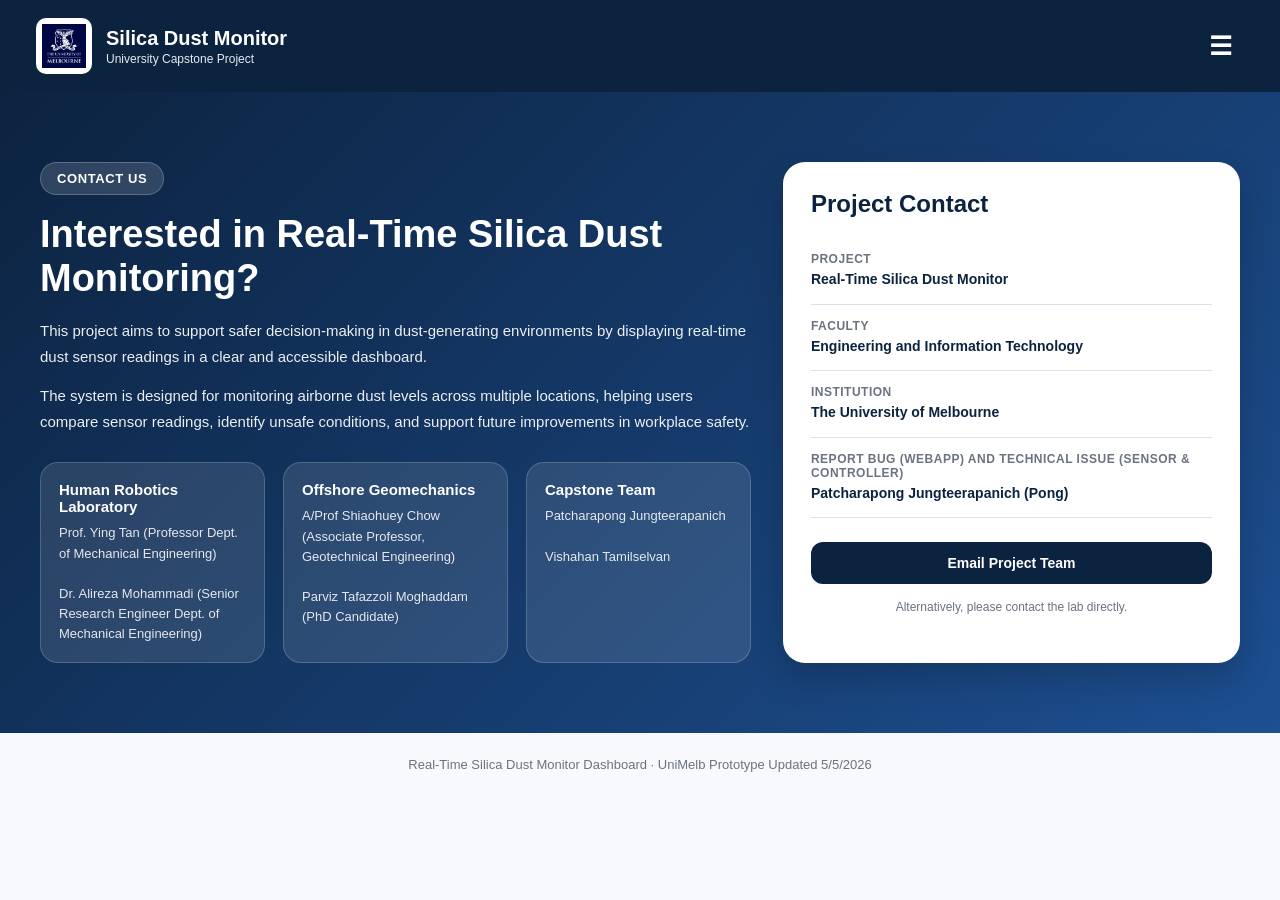
==== public/contact.html @ a42ecebf "add page" ====
<!-- Contact / Project Promotion Section -->
<!DOCTYPE html>
<html lang="en">
<head>
  <meta charset="UTF-8" />
  <meta name="viewport" content="width=device-width, initial-scale=1.0" />
  <link rel="stylesheet" href="main.css">
  <link rel="stylesheet" href="contact.css">
  <title>Silica Dust Monitor Dashboard</title>

</head>

<body>

  <div class="page">

    <!-- Top Bar -->
    <header class="topbar">
      <div class="brand">
        <a class="brand-logo" href="/">
          <img src="img/The_University_of_Melbourne_Logo.svg.png" alt="University of Melbourne logo">
        </a>
        <div class="brand-text">
          <h1>Silica Dust Monitor</h1>
          <p>University Capstone Project</p>
        </div>
      </div>

      <!-- Hamburger Menu -->
      <div class="menu-wrapper">
        <input type="checkbox" id="menu-toggle" class="menu-toggle">
        <label for="menu-toggle" class="menu-btn">☰</label>

        <div class="dropdown-menu">
          <a href="/">Home</a>
          <a href="contact.html">Contact</a>
        </div>
      </div>
    </header>

<section class="contact-section" id="contact">
  <div class="contact-container">

    <div class="contact-content">
      <span class="section-label">Contact Us</span>

      <h2>Interested in Real-Time Silica Dust Monitoring?</h2>

      <p>
        This project aims to support safer decision-making in dust-generating
        environments by displaying real-time dust sensor readings in a clear and
        accessible dashboard.
      </p>

      <p>
        The system is designed for monitoring airborne dust levels across
        multiple locations, helping users compare sensor readings, identify
        unsafe conditions, and support future improvements in workplace safety.
      </p>

      <div class="contact-highlights">
        <div class="highlight-item">
          <strong>Human Robotics Laboratory</strong>
          <span>Prof. Ying Tan (Professor Dept. of Mechanical Engineering)<br><br>
                Dr. Alireza Mohammadi (Senior Research Engineer Dept. of Mechanical Engineering)</span>
        </div>

        <div class="highlight-item">
          <strong>Offshore Geomechanics</strong>
          <span>A/Prof Shiaohuey Chow (Associate Professor, Geotechnical Engineering)<br><br>
        Parviz Tafazzoli Moghaddam (PhD Candidate)</span>
        </div>

        <div class="highlight-item">
          <strong>Capstone Team</strong>
          <span>Patcharapong Jungteerapanich<br><br>
        Vishahan Tamilselvan</span>
        </div>
      </div>
    </div>

    <div class="contact-card">
      <h3>Project Contact</h3>

      <div class="contact-row">
        <span>Project</span>
        <strong>Real-Time Silica Dust Monitor</strong>
      </div>

      <div class="contact-row">
        <span>Faculty</span>
        <strong>Engineering and Information Technology</strong>
      </div>

      <div class="contact-row">
        <span>Institution</span>
        <strong>The University of Melbourne</strong>
      </div>

      <div class="contact-row">
        <span>Report Bug (WebApp) and Technical Issue (Sensor & Controller)</span>
        <strong>Patcharapong Jungteerapanich (Pong)</strong>
      </div>

      <a href="mailto:your-email@example.com" class="email-button">
        Email Project Team
      </a>

      <p class="contact-note">
        Alternatively, please contact the lab directly.
      </p>
    </div>

  </div>
</section>

<footer class="footer" id="contact">
      Real-Time Silica Dust Monitor Dashboard · UniMelb Prototype Updated 5/5/2026
    </footer>
</body>
---- public/main.css ----
:root {
    --primary: #0c2340;
    --secondary: #1d4f91;
    --light-blue: #eaf2fb;
    --accent: #2f6db5;
    --bg: #f7f9fc;
    --white: #ffffff;
    --text: #1f2937;
    --muted: #6b7280;
    --border: #d6e2f0;
    --safe: #1f9d55;
    --warning: #d97706;
    --danger: #dc2626;
}

* {
    box-sizing: border-box;
    margin: 0;
    padding: 0;
}

body {
    font-family: Arial, Helvetica, sans-serif;
    background: var(--bg);
    color: var(--text);
}

.page {
    min-height: 100vh;
}

/* Topbar */
.topbar {
    background: var(--primary);
    color: white;
    padding: 18px 36px;
    display: flex;
    justify-content: space-between;
    align-items: center;
    position: relative;
    z-index: 10;
}

.brand {
    display: flex;
    align-items: center;
    gap: 14px;
}

.brand-badge {
    width: 48px;
    height: 48px;
    border-radius: 50%;
    background: white;
    color: var(--primary);
    display: flex;
    align-items: center;
    justify-content: center;
    font-weight: 800;
    font-size: 11px;
    text-align: center;
    line-height: 1.1;
}

.brand-text h1 {
    font-size: 20px;
    font-weight: 800;
    margin-bottom: 2px;
}

.brand-text p {
    font-size: 12px;
    opacity: 0.9;
}

/* Hamburger Menu */
.menu-wrapper {
    position: relative;
}

.menu-toggle {
    display: none;
}

.menu-btn {
    font-size: 26px;
    font-weight: bold;
    cursor: pointer;
    padding: 8px 12px;
    border-radius: 8px;
    user-select: none;
}

.menu-btn:hover {
    background: rgba(255, 255, 255, 0.12);
}

.dropdown-menu {
    position: absolute;
    top: 48px;
    right: 0;
    width: 180px;
    background: white;
    border: 1px solid var(--border);
    border-radius: 14px;
    box-shadow: 0 12px 28px rgba(12, 35, 64, 0.18);
    overflow: hidden;
    display: none;
}

.dropdown-menu a {
    display: block;
    padding: 14px 18px;
    color: var(--primary);
    text-decoration: none;
    font-size: 14px;
    font-weight: 700;
    border-bottom: 1px solid #edf2f7;
}

.dropdown-menu a:last-child {
    border-bottom: none;
}

.dropdown-menu a:hover {
    background: var(--light-blue);
}

.menu-toggle:checked + .menu-btn + .dropdown-menu {
    display: block;
}

/* Hero */
.hero {
    background: linear-gradient(135deg, var(--primary), var(--secondary));
    color: white;
    text-align: center;
    padding: 56px 20px;
}

.hero h2 {
    font-size: 42px;
    font-weight: 800;
    margin-bottom: 12px;
}

.hero h3 {
    font-size: 22px;
    font-weight: 700;
    margin-bottom: 14px;
}

.hero p {
    font-size: 14px;
    opacity: 0.92;
    margin-bottom: 20px;
}

.hero button {
    background: white;
    color: var(--primary);
    border: none;
    padding: 12px 28px;
    border-radius: 30px;
    font-weight: 700;
    cursor: pointer;
    transition: 0.2s ease;
}

.hero button:hover {
    background: #e5eef9;
}

/* Intro section */
.intro {
    max-width: 1200px;
    margin: 34px auto 0;
    padding: 0 24px;
    display: grid;
    grid-template-columns: repeat(2, 1fr);
    gap: 24px;
    align-items: stretch;
}

.intro-card {
    background: white;
    border: 1px solid var(--border);
    border-radius: 18px;
    padding: 24px;
    box-shadow: 0 8px 24px rgba(12, 35, 64, 0.06);
    min-height: 210px;
    display: flex;
    flex-direction: column;
    justify-content: space-between;
}

.intro-card h4 {
    color: var(--primary);
    font-size: 24px;
    margin-bottom: 8px;
    font-weight: 800;
}

.intro-card p {
    color: var(--muted);
    line-height: 1.6;
    font-size: 14px;
}

.system-status {
    display: inline-block;
    margin-top: 16px;
    padding: 10px 16px;
    border-radius: 999px;
    font-weight: 700;
    font-size: 13px;
    background: #e7f6ec;
    color: var(--safe);
    width: fit-content;
}

/* Section title */
.section {
    max-width: 1200px;
    margin: 42px auto 60px;
    padding: 0 24px;
}

.section-title {
    text-align: center;
    font-size: 34px;
    font-weight: 800;
    color: var(--primary);
    margin-bottom: 30px;
}

/* Sensor grid */
.sensor-grid {
    display: grid;
    grid-template-columns: repeat(3, 1fr);
    gap: 24px;
}

.sensor-card {
    background: var(--white);
    border: 1px solid var(--border);
    border-radius: 22px;
    padding: 28px 22px;
    box-shadow: 0 10px 28px rgba(12, 35, 64, 0.07);
    display: flex;
    flex-direction: column;
    justify-content: space-between;
    min-height: 360px;
    transition: transform 0.2s ease, box-shadow 0.2s ease;
}

.sensor-card:hover {
    transform: translateY(-4px);
    box-shadow: 0 14px 32px rgba(12, 35, 64, 0.1);
}

.sensor-card h4 {
    font-size: 22px;
    color: var(--primary);
    font-weight: 800;
    margin-bottom: 18px;
    text-align: center;
}

.sensor-number {
  min-width: 120px;
  width: fit-content;
  max-width: 100%;
  min-height: 54px;
  padding: 12px 18px;
  border-radius: 999px;
  background: var(--light-blue);
  color: var(--primary);
  border: 2px solid var(--border);
  display: flex;
  align-items: center;
  justify-content: center;
  font-size: 20px;
  font-weight: 800;
  margin: 0 auto 18px;
  letter-spacing: 0.5px;
  text-align: center;
  word-break: break-word;
}

.location {
    text-align: center;
    font-size: 15px;
    font-weight: 700;
    margin-bottom: 8px;
    color: var(--text);
}

.reading {
    text-align: center;
    font-size: 34px;
    font-weight: 800;
    margin-bottom: 10px;
}

.reading.safe {
    color: var(--safe);
}

.reading.warning {
    color: var(--warning);
}

.reading.danger {
    color: var(--danger);
}

.badge {
    display: block;
    width: fit-content;
    margin: 0 auto 16px;
    padding: 7px 16px;
    border-radius: 999px;
    font-size: 12px;
    font-weight: 800;
    letter-spacing: 0.5px;
}

.badge.safe {
    background: #e7f6ec;
    color: var(--safe);
}

.badge.warning {
    background: #fff3df;
    color: var(--warning);
}

.badge.danger {
    background: #fde8e8;
    color: var(--danger);
}

.sensor-info {
    font-size: 13px;
    line-height: 1.75;
    color: var(--muted);
    text-align: center;
    margin-bottom: 18px;
}

.sensor-info strong {
    color: var(--primary);
}

.card-actions {
    display: flex;
    gap: 10px;
    justify-content: center;
    flex-wrap: wrap;
}

.btn {
    border: none;
    padding: 10px 16px;
    border-radius: 10px;
    font-size: 12px;
    font-weight: 700;
    cursor: pointer;
    min-width: 120px;
}

.btn-primary {
    background: var(--primary);
    color: white;
}

.btn-secondary {
    background: var(--light-blue);
    color: var(--primary);
    border: 1px solid var(--border);
}

.btn:hover {
    opacity: 0.92;
}

.footer {
    text-align: center;
    padding: 24px 16px 40px;
    font-size: 13px;
    color: var(--muted);
}

/* Responsive */
@media (max-width: 992px) {
    .sensor-grid {
    grid-template-columns: repeat(2, 1fr);
    }

    .hero h2 {
    font-size: 34px;
    }
}

@media (max-width: 768px) {
    .intro {
    grid-template-columns: 1fr;
    }
}

@media (max-width: 640px) {
    .topbar {
    padding: 16px 20px;
    }

    .hero {
    padding: 44px 18px;
    }

    .hero h2 {
    font-size: 28px;
    }

    .hero h3 {
    font-size: 18px;
    }

    .section-title {
    font-size: 28px;
    }

    .sensor-grid {
    grid-template-columns: 1fr;
    }
}
.brand-logo {
    width: 56px;
    height: 56px;
    background: white;
    border-radius: 10px;
    display: flex;
    align-items: center;
    justify-content: center;
    padding: 6px;
}

.brand-logo img {
    max-width: 100%;
    max-height: 100%;
    object-fit: contain;
}
.contact-button {
  display: inline-block;
  margin-top: 16px;
  padding: 11px 18px;
  border-radius: 999px;
  background: var(--primary);
  color: white;
  text-decoration: none;
  font-weight: 700;
  font-size: 13px;
  width: fit-content;
  transition: 0.2s ease;
}

.contact-button:hover {
  background: var(--secondary);
}
---- public/contact.css ----
/* Contact / Project Promotion Section */
.contact-section {
  background: linear-gradient(135deg, var(--primary), var(--secondary));
  padding: 70px 24px;
  color: white;
}

.contact-container {
  max-width: 1200px;
  margin: 0 auto;
  display: grid;
  grid-template-columns: 1.4fr 0.9fr;
  gap: 32px;
  align-items: stretch;
}

.section-label {
  display: inline-block;
  background: rgba(255, 255, 255, 0.14);
  border: 1px solid rgba(255, 255, 255, 0.22);
  padding: 8px 16px;
  border-radius: 999px;
  font-size: 13px;
  font-weight: 800;
  letter-spacing: 0.6px;
  text-transform: uppercase;
  margin-bottom: 18px;
}

.contact-content h2 {
  font-size: 38px;
  line-height: 1.15;
  font-weight: 800;
  margin-bottom: 18px;
}

.contact-content p {
  font-size: 15px;
  line-height: 1.7;
  opacity: 0.92;
  max-width: 760px;
  margin-bottom: 14px;
}

.contact-highlights {
  display: grid;
  grid-template-columns: repeat(3, 1fr);
  gap: 18px;
  margin-top: 28px;
}

.highlight-item {
  background: rgba(255, 255, 255, 0.11);
  border: 1px solid rgba(255, 255, 255, 0.18);
  border-radius: 18px;
  padding: 18px;
}

.highlight-item strong {
  display: block;
  font-size: 15px;
  margin-bottom: 8px;
}

.highlight-item span {
  display: block;
  font-size: 13px;
  line-height: 1.55;
  opacity: 0.88;
}

.contact-card {
  background: white;
  color: var(--text);
  border-radius: 22px;
  padding: 28px;
  box-shadow: 0 16px 34px rgba(0, 0, 0, 0.18);
}

.contact-card h3 {
  color: var(--primary);
  font-size: 24px;
  font-weight: 800;
  margin-bottom: 20px;
}

.contact-row {
  padding: 14px 0;
  border-bottom: 1px solid var(--border);
}

.contact-row span {
  display: block;
  font-size: 12px;
  color: var(--muted);
  margin-bottom: 4px;
  font-weight: 700;
  text-transform: uppercase;
  letter-spacing: 0.5px;
}

.contact-row strong {
  display: block;
  font-size: 14px;
  color: var(--primary);
  line-height: 1.4;
}

.email-button {
  display: block;
  text-align: center;
  margin-top: 24px;
  background: var(--primary);
  color: white;
  text-decoration: none;
  padding: 13px 18px;
  border-radius: 12px;
  font-weight: 800;
  font-size: 14px;
  transition: 0.2s ease;
}

.email-button:hover {
  background: var(--secondary);
}

.contact-note {
  margin-top: 14px;
  font-size: 12px;
  color: var(--muted);
  line-height: 1.5;
  text-align: center;
}

/* Responsive Contact Section */
@media (max-width: 900px) {
  .contact-container {
    grid-template-columns: 1fr;
  }

  .contact-highlights {
    grid-template-columns: 1fr;
  }

  .contact-content h2 {
    font-size: 30px;
  }
}
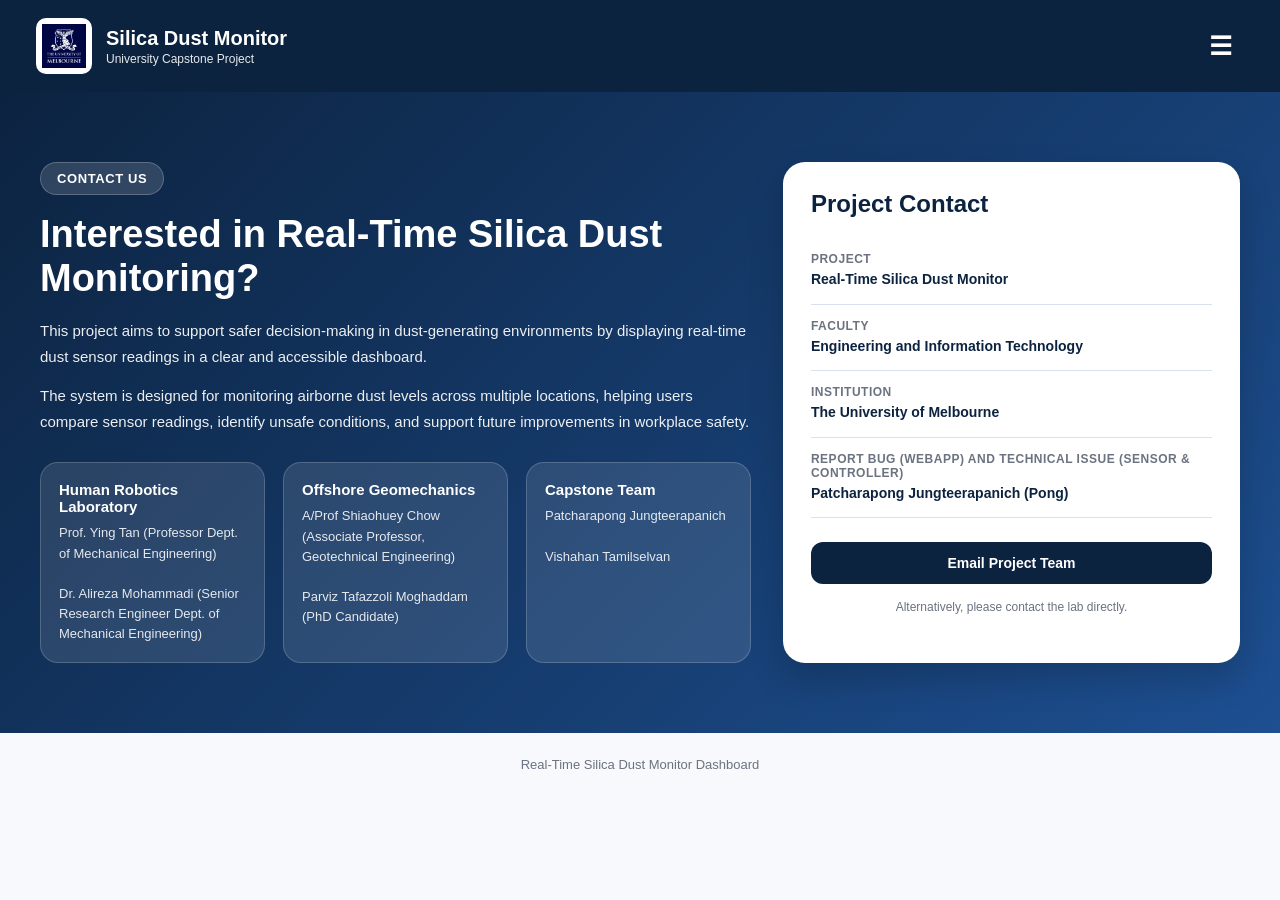
==== commit 5ace3717: "add moreinfo" ====
--- a/public/contact.html
+++ b/public/contact.html
@@ -114,7 +114,7 @@
   </div>
 </section>
 
-<footer class="footer" id="contact">
-      Real-Time Silica Dust Monitor Dashboard · UniMelb Prototype Updated 5/5/2026
+<footer class="footer">
+      Real-Time Silica Dust Monitor Dashboard
     </footer>
 </body>
--- a/public/main.css
+++ b/public/main.css
@@ -466,4 +466,4 @@
 
 .contact-button:hover {
   background: var(--secondary);
-}+}
